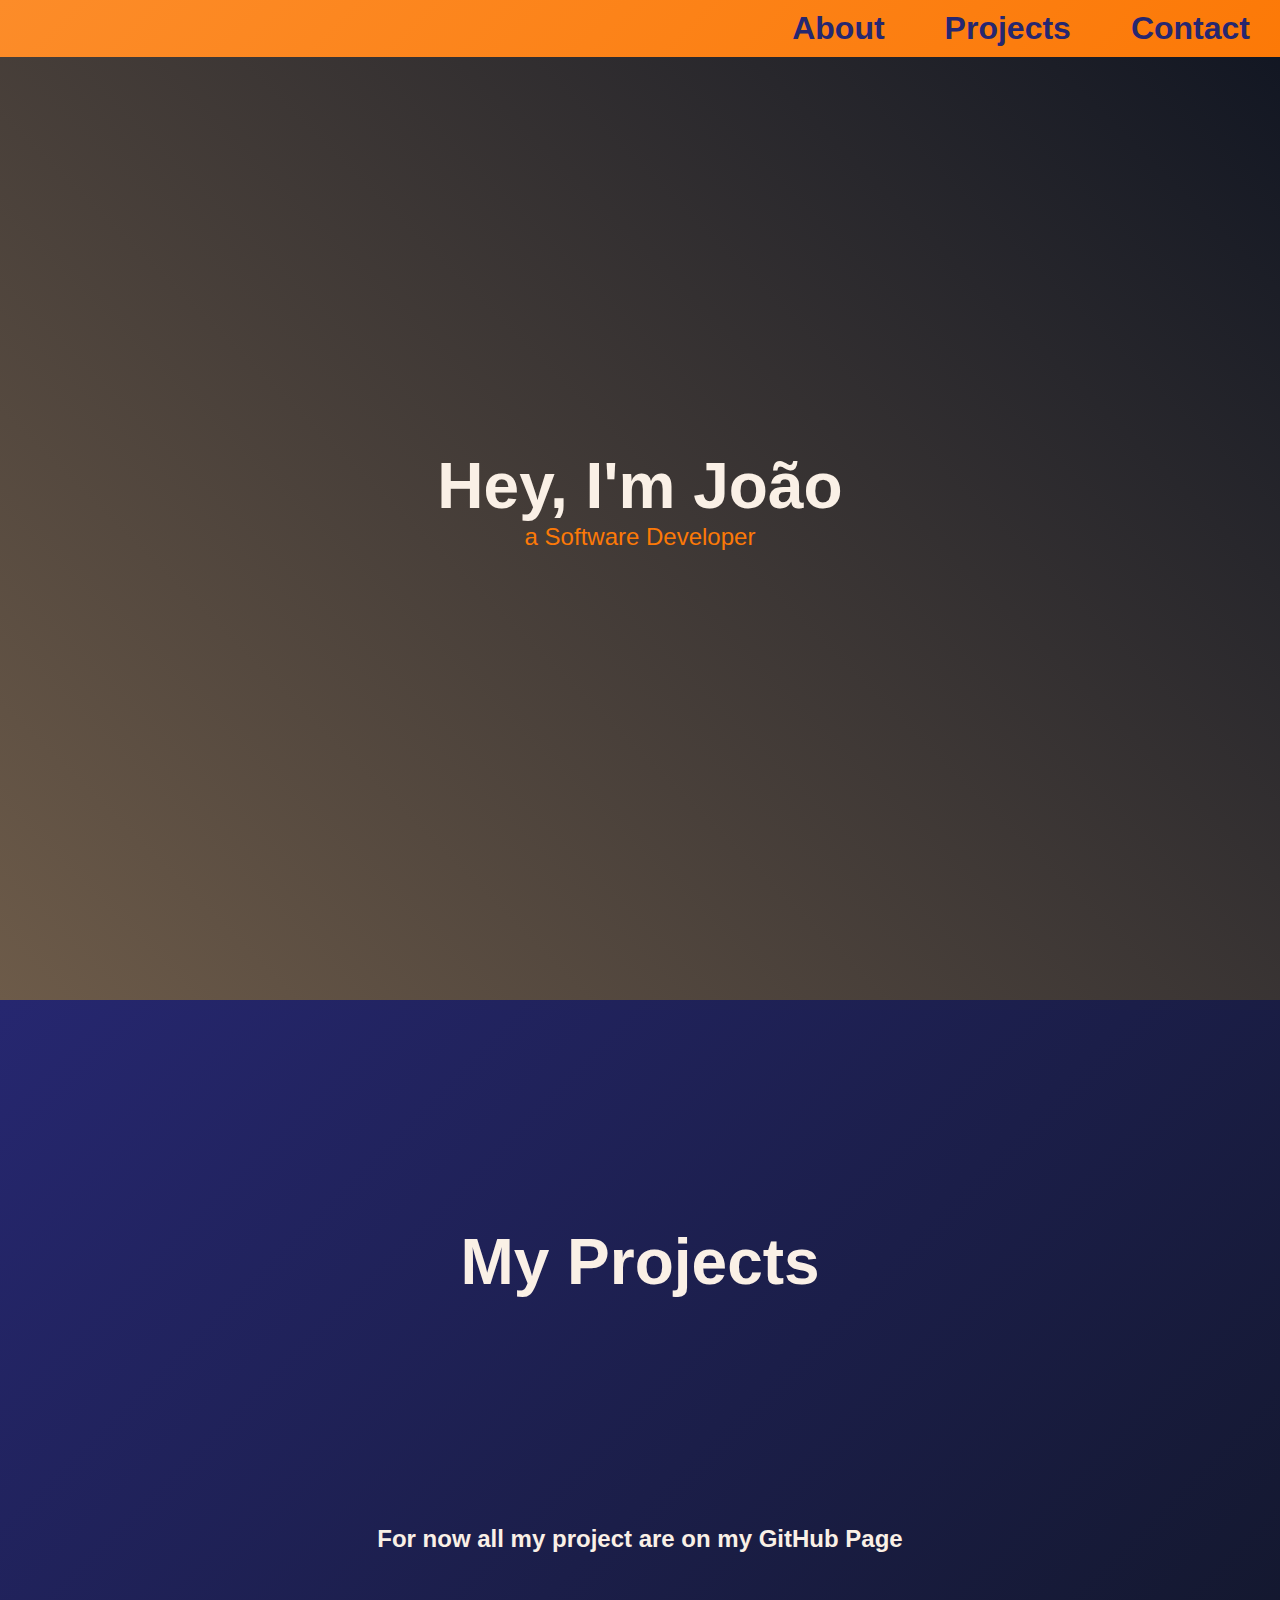
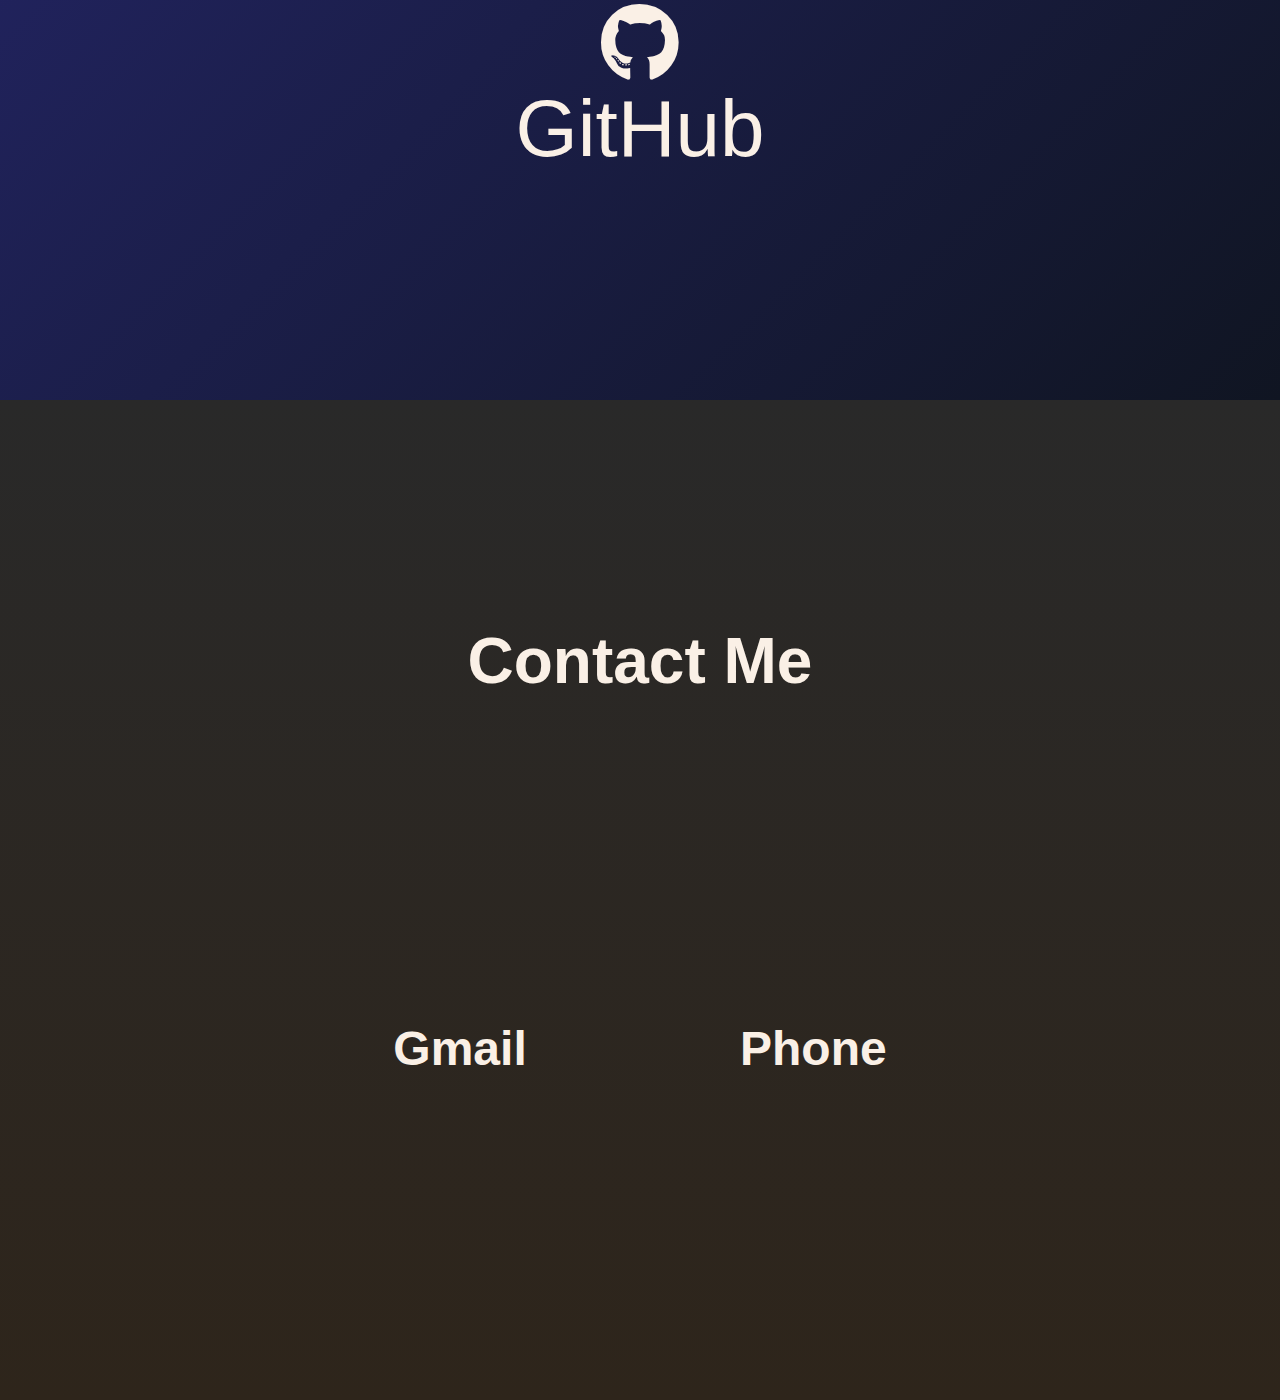
==== Responsive Web Design Certification/Personal Portfolio Webpage/index.html @ 72bb22c9 "Personal Portfolio Webpage" ====
<!DOCTYPE html>
<html lang="en">

<head>
    <meta charset="UTF-8">
    <meta name="viewport" content="width=device-width, initial-scale=1.0">
    <title>Personal Portfolio Webpage</title>
    <link rel="stylesheet" href="styles.css">
    <link rel="stylesheet" href="https://use.fontawesome.com/releases/v5.8.2/css/all.css" />
</head>

<body>
    <nav id="navbar">
        <a href="#welcome-section">About</a>
        <a href="#projects">Projects</a>
        <a href="#contact">Contact</a>
    </nav>

    <section id="welcome-section">
        <h1>Hey, I'm João</h1>
        <h2>a Software Developer</h2>
    </section>

    <section id="projects">
        <h1>My Projects</h1>
        <div class="project-tile">
            <h2>For now all my project are on my GitHub Page</h2>
            <a id="profile-link" href="https://github.com/JoaoSilva1200616" target="_blank"><i
                    class="fab fa-github"></i>
                GitHub</a>
        </div>
    </section>

    <section id="contact">
        <h1>Contact Me</h1>
        <div class="links">
            <a href="https://www.gmail.com/" target="_blank">
                Gmail
            </a>
            <a href="tel:999999999" target="_blank">
                Phone
            </a>
        </div>
    </section>


    <script>
        // Smooth scrolling for navbar links
        document.querySelectorAll('nav a').forEach(anchor => {
            anchor.addEventListener('click', function (e) {
                e.preventDefault();

                const targetId = this.getAttribute('href').substring(1);
                const targetSection = document.getElementById(targetId);

                if (targetSection) {
                    targetSection.scrollIntoView({
                        behavior: 'smooth'
                    });
                }
            });
        });


    </script>
</body>

</html>
---- Responsive Web Design Certification/Personal Portfolio Webpage/styles.css ----
:root{
    --color1:rgb(38, 39, 112);
    --color2:linen;
    --color3:rgb(252, 121, 7);
    --height: 1000px;
}

*{
    box-sizing: border-box;
    margin:0;
    padding:0;
    font-family: 'Segoe UI', Tahoma, Geneva, Verdana, sans-serif;
}

body{
    overflow-x: hidden;
}

a{
    text-decoration: none;
}

#navbar{
    position:fixed;
    background: linear-gradient(-45deg,var(--color3), rgb(252, 140, 41));
    width:100%;
    max-height: 20%;
    place-items: center;
    display:flex;
    justify-content: flex-end;
}

#navbar a{
    font-size: 2rem;
    color:var(--color1);
    font-weight: bold;
    padding: 10px 30px;
    overflow: hidden;
}

#navbar a:hover{
    background-color: var(--color1);
    color:var(--color2);
}

#welcome-section{
    top:10%;
    width:100%;
    height:var(--height);
    color: var(--color2);
    justify-content: center;
    align-items: center;
    display: flex;
    flex-direction: column;
    background: linear-gradient(45deg,rgb(109, 91, 73) 0%,rgb(16, 21, 34));
}

h1{
    font-size: 4rem;
}

#welcome-section h2{
    color:var(--color3);
    font-weight: normal;
}

#projects{
    width:100%;
    height:var(--height);
    color: var(--color2);
    justify-content: space-evenly;
    align-items: center;
    display: flex;
    flex-direction: column;
    background: linear-gradient(135deg,var(--color1) 0%,rgb(16, 21, 34));
}


.project-tile a{
    margin-top: 50px;
    font-size: 5rem;
    color: var(--color2);
    display: flex;
    flex-direction: column;
    align-items: center;
}

.project-tile a:hover{
    color:var(--color3)
}

#contact{
    width:100%;
    height:var(--height);
    color: var(--color2);
    justify-content: space-evenly;
    align-items: center;
    display: flex;
    flex-direction: column;
    background: linear-gradient(rgb(41, 41, 41),rgb(46, 37, 27));
}

.links{
    display: grid;
    grid-auto-flow: column;
    grid-auto-columns: 2fr 2fr;
    align-items: center;
}

.links a{
    color: var(--color2);
    font-weight: bold;
    font-size: 3rem;
    margin:100px;
}

.links a:hover{
    transform: translateY(-5px) translateX(5px);
}

@media only screen and (max-width: 550px) {
    :root{
        --height:200px;
    }
    html {
        font-size: 32.5%;
    }
  }

  
  
  @media  only screen and (max-width: 650px) {
    :root{
        --height:400px;
    }
    html {
        font-size: 32.5%;
    }
  }

    
  @media  only screen and (max-width: 450px) {
    :root{
        --height:250px;
    }
    html {
        font-size: 20.5%;
    }
  }
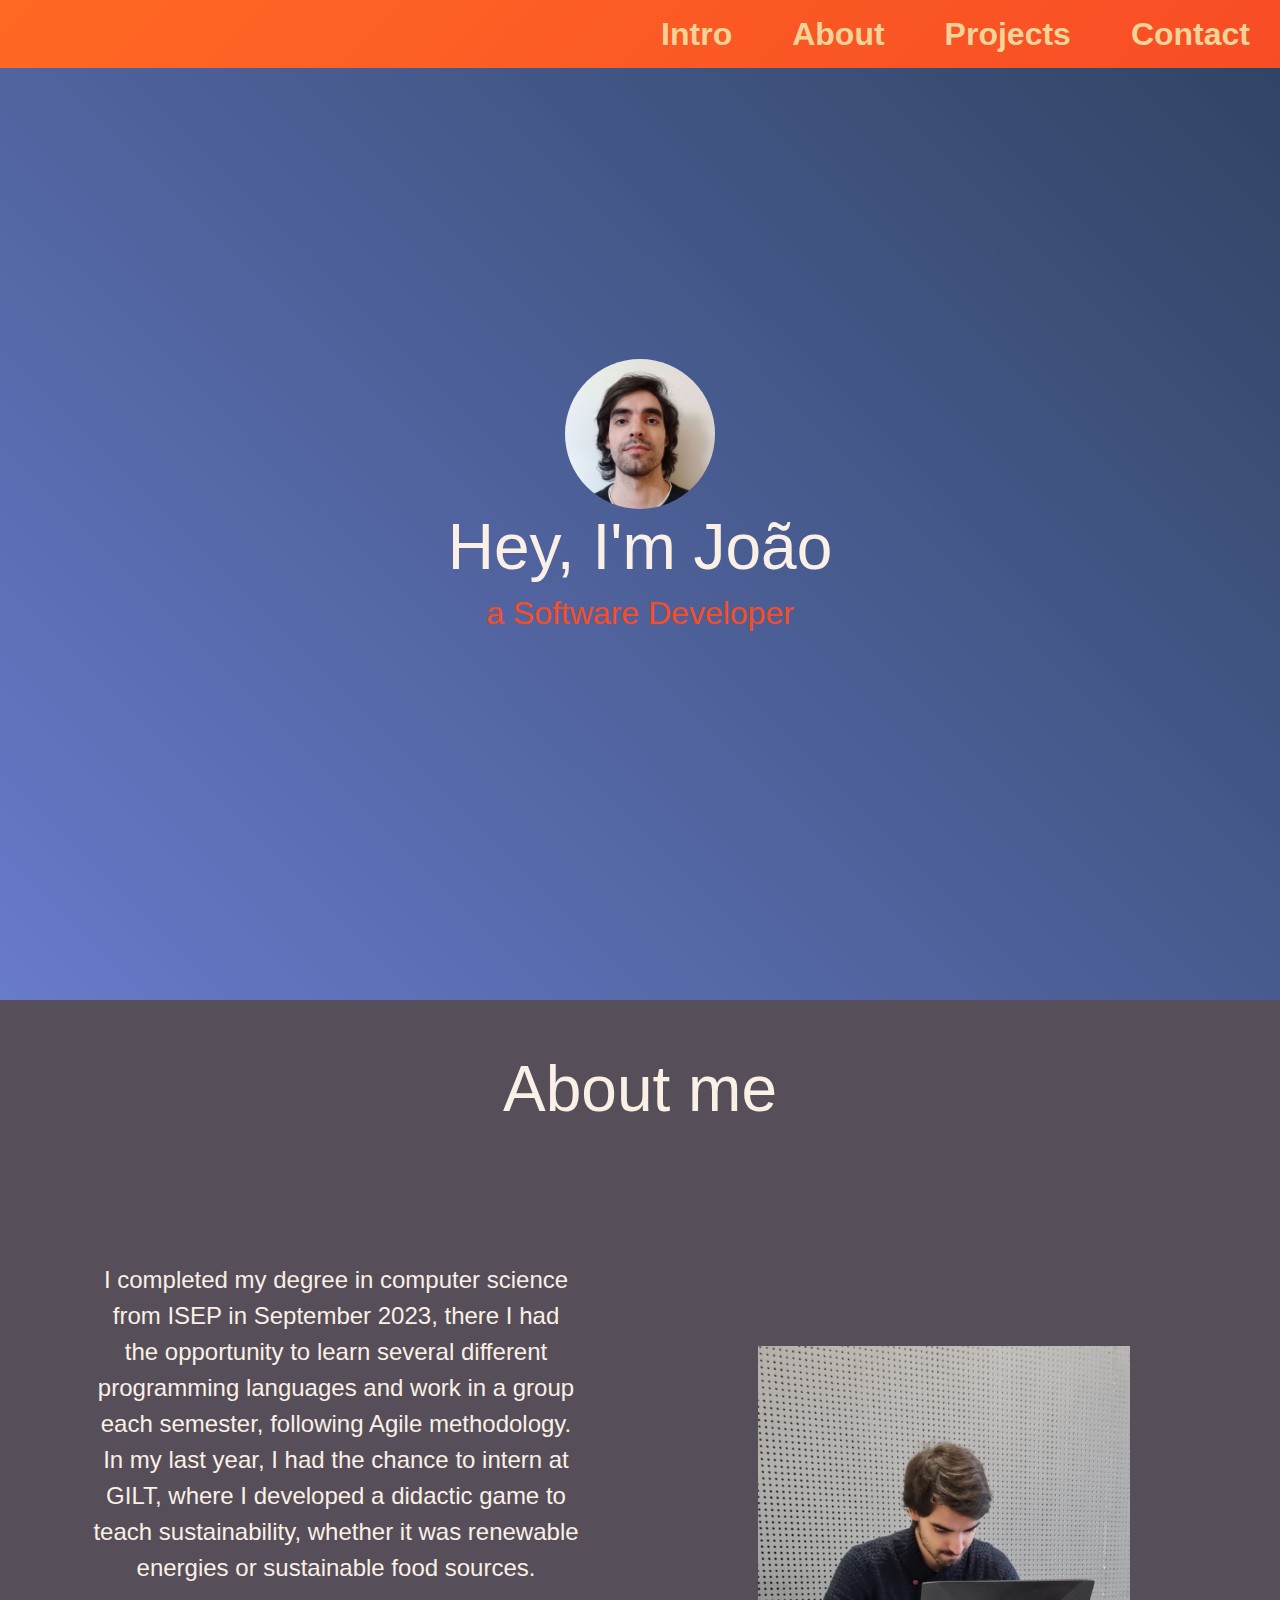
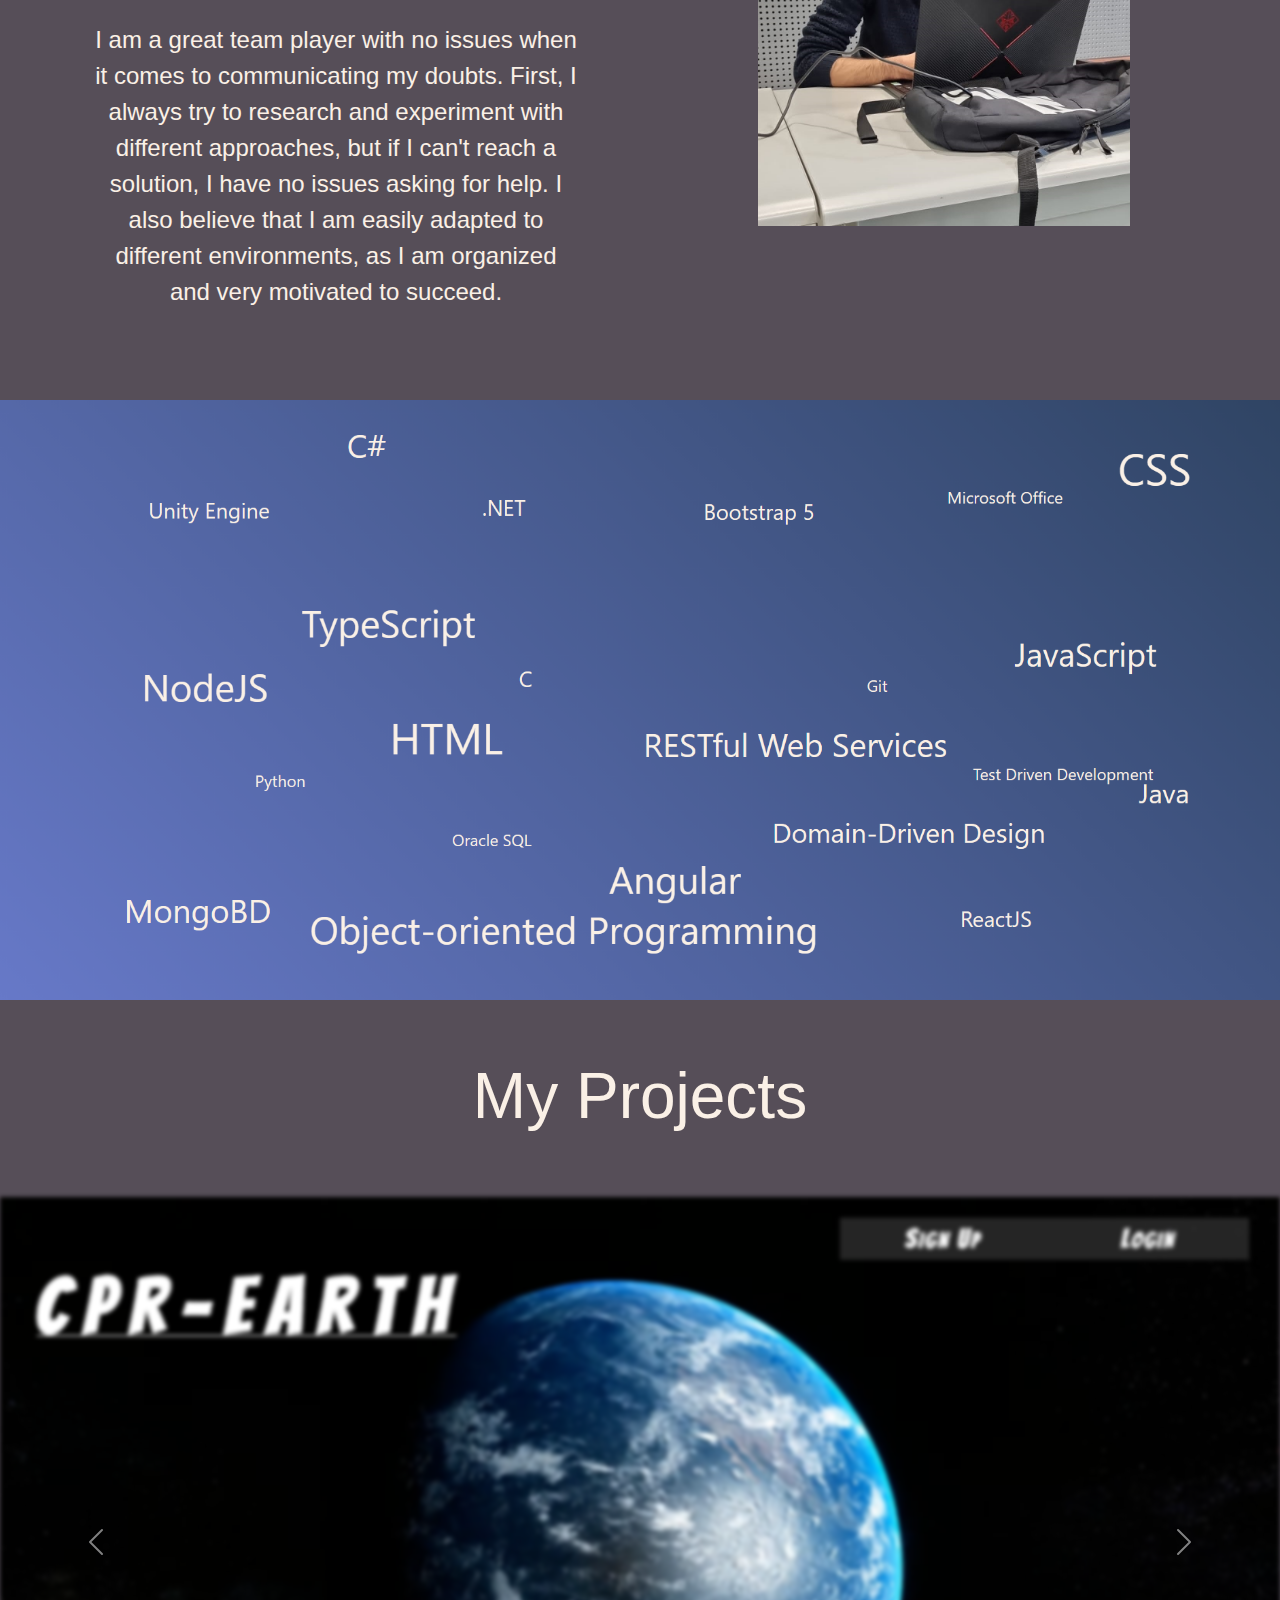
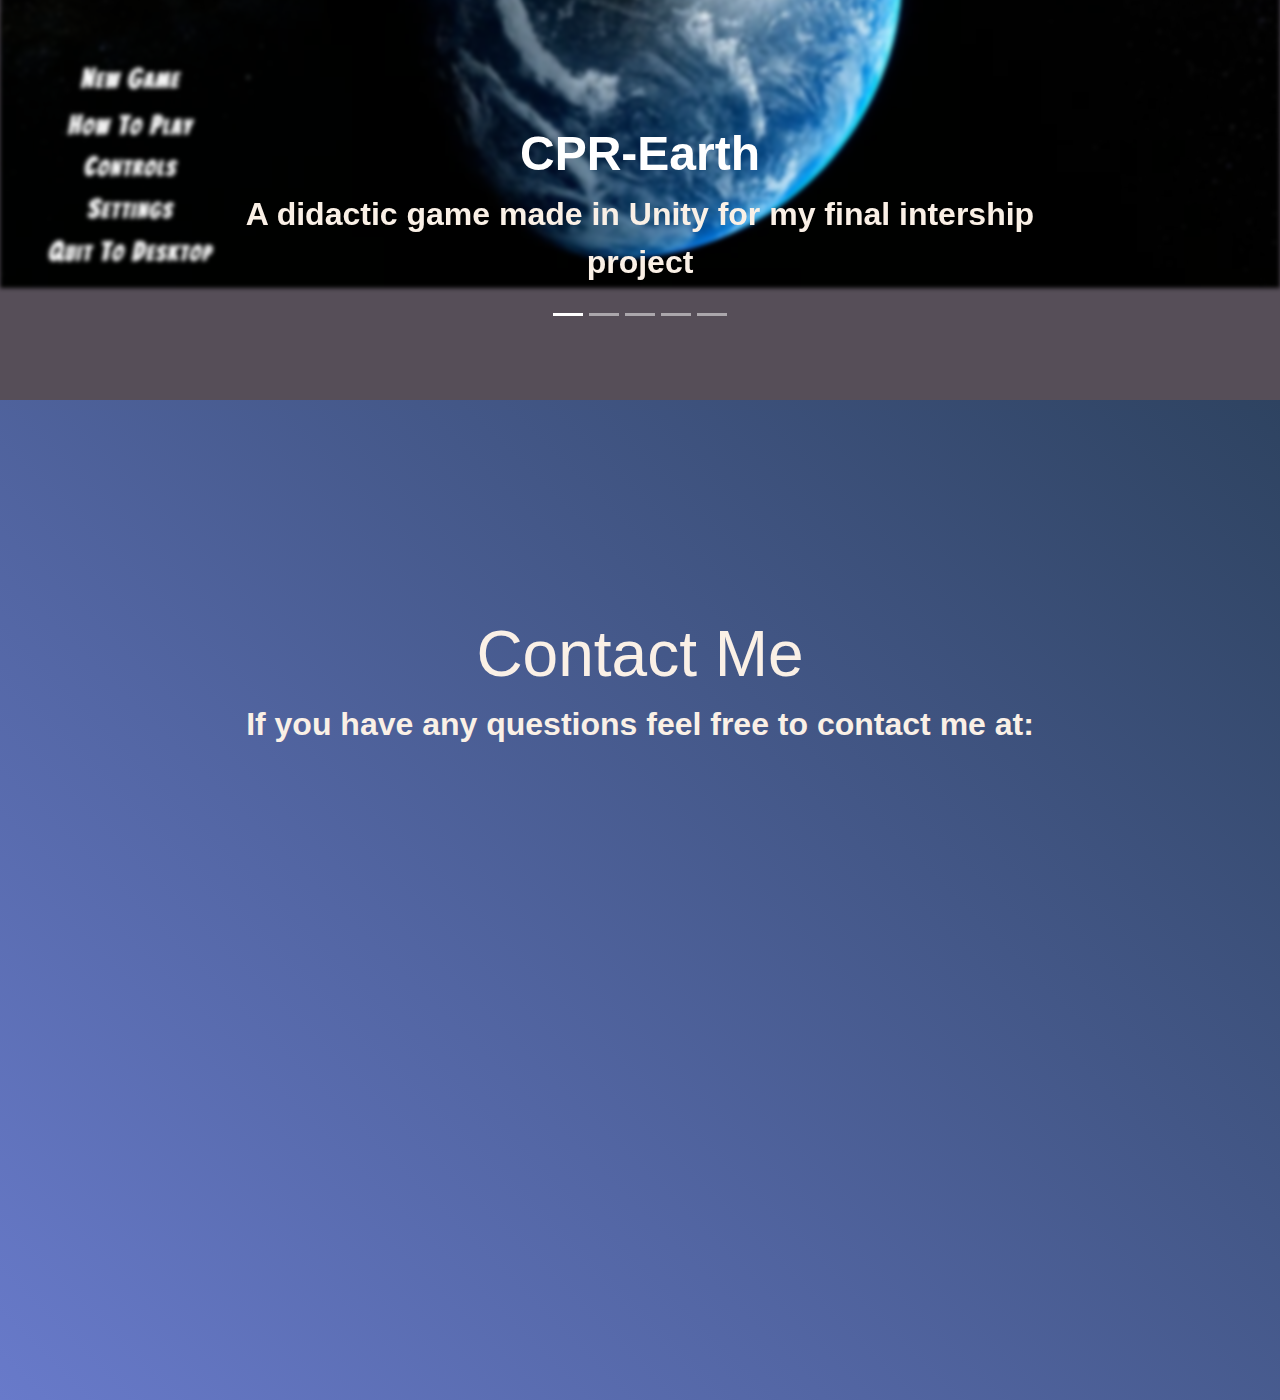
==== commit 0363cf18: "Personal Portfolio Webpage Update" ====
--- a/Responsive Web Design Certification/Personal Portfolio Webpage/index.html
+++ b/Responsive Web Design Certification/Personal Portfolio Webpage/index.html
@@ -5,64 +5,169 @@
     <meta charset="UTF-8">
     <meta name="viewport" content="width=device-width, initial-scale=1.0">
     <title>Personal Portfolio Webpage</title>
+    <link href="https://cdn.jsdelivr.net/npm/bootstrap@5.3.3/dist/css/bootstrap.min.css" rel="stylesheet">
+    <script src="https://cdn.jsdelivr.net/npm/bootstrap@5.3.3/dist/js/bootstrap.bundle.min.js"></script>
     <link rel="stylesheet" href="styles.css">
     <link rel="stylesheet" href="https://use.fontawesome.com/releases/v5.8.2/css/all.css" />
+    <link href="/your-path-to-fontawesome/css/fontawesome.css" rel="stylesheet" />
+    <link href="/your-path-to-fontawesome/css/brands.css" rel="stylesheet" />
+    <link href="/your-path-to-fontawesome/css/solid.css" rel="stylesheet" />
 </head>
 
 <body>
     <nav id="navbar">
-        <a href="#welcome-section">About</a>
-        <a href="#projects">Projects</a>
-        <a href="#contact">Contact</a>
+        <a href="#welcome-section">Intro</a>
+        <a href="#aboutme-section">About</a>
+        <a href="#projects-section">Projects</a>
+        <a href="#contact-section">Contact</a>
     </nav>
 
-    <section id="welcome-section">
-        <h1>Hey, I'm João</h1>
-        <h2>a Software Developer</h2>
+    <section id="welcome-section" class="section">
+        <div id="my-name">
+            <img src="src/pfp.jpg" alt="profile picture" class="image-1">
+            <h1>Hey, I'm João</h1>
+        </div>
+
+        <h2 id="my-role">a Software Developer</h2>
     </section>
 
-    <section id="projects">
-        <h1>My Projects</h1>
-        <div class="project-tile">
-            <h2>For now all my project are on my GitHub Page</h2>
-            <a id="profile-link" href="https://github.com/JoaoSilva1200616" target="_blank"><i
-                    class="fab fa-github"></i>
-                GitHub</a>
+    <section id="aboutme-section" class="section">
+        <h1>About me</h1>
+        <div class="grid">
+            <div class="content">
+                <p>I completed my degree in computer science from ISEP in September 2023, there I had the opportunity to
+                    learn
+                    several
+                    different programming languages and work in a group each semester, following Agile methodology. In
+                    my
+                    last
+                    year, I had
+                    the chance to intern at GILT, where I developed a didactic game to teach sustainability, whether it
+                    was
+                    renewable
+                    energies or sustainable food sources.</p>
+                <br>
+                <p>
+                    I am a great team player with no issues when it comes to communicating my doubts. First, I always
+                    try to
+                    research and
+                    experiment with different approaches, but if I can't reach a solution, I have no issues asking for
+                    help.
+                    I
+                    also believe
+                    that I am easily adapted to different environments, as I am organized and very motivated to succeed.
+                </p>
+            </div>
+            <div class="image">
+                <img src="src/image-2.jpeg" alt="ostudying picture" class="image-2">
+            </div>
+
         </div>
     </section>
 
-    <section id="contact">
+    <section id="technologies-section">
+    </section>
+
+    <section id="projects-section" class="section">
+
+        <h1>My Projects</h1>
+
+        <!-- Carousel -->
+
+        <div id="demo" class="carousel slide" data-bs-ride="carousel">
+
+            <!-- Indicators/dots -->
+            <div class="carousel-indicators">
+                <button type="button" data-bs-target="#demo" data-bs-slide-to="0" class="active"></button>
+                <button type="button" data-bs-target="#demo" data-bs-slide-to="1"></button>
+                <button type="button" data-bs-target="#demo" data-bs-slide-to="2"></button>
+                <button type="button" data-bs-target="#demo" data-bs-slide-to="3"></button>
+                <button type="button" data-bs-target="#demo" data-bs-slide-to="4"></button>
+            </div>
+
+            <!-- The slideshow/carousel -->
+            <div class="carousel-inner">
+                <a href="https://drive.google.com/file/d/1WG5nrg3s_InYFeKH1PZ8DW0hHKP6hvj8/view?usp=drive_link"
+                    target="_blank">
+                    <div class="carousel-item active">
+                        <img src="src/cpr-earth.png" alt="CPR-Earth" class="d-block w-100 blur">
+                        <div class="carousel-caption">
+                            <h3 class="bold">CPR-Earth</h3>
+                            <p class="bold">A didactic game made in Unity for my final intership project</p>
+                        </div>
+                    </div>
+                </a>
+                <a href="https://github.com/JoaoSilva1200616/FreeCodeCamp/tree/main/Responsive%20Web%20Design%20Certification/Tribute%20Page"
+                    target="_blank">
+                    <div class="carousel-item">
+                        <img src="src/tributePage.png" alt="Tribute Page" class="d-block w-100 blur">
+                        <div class="carousel-caption">
+                            <h3 class=" color-black bold">Tribute Page</h3>
+                            <p class=" color-black bold">A project I made for my certification in Responsive Web Design
+                            </p>
+                        </div>
+                    </div>
+                </a>
+                <a href="https://github.com/JoaoSilva1200616/FreeCodeCamp/tree/main/Responsive%20Web%20Design%20Certification/Technical%20Documentation%20Page"
+                    target="_blank">
+                    <div class="carousel-item">
+                        <img src="src/technicalDocumentationPage.png" alt="Technical Documentation Page"
+                            class="d-block w-100 blur">
+                        <div class="carousel-caption">
+                            <h3 class=" color-black bold">Technical Documentation Page</h3>
+                            <p class=" color-black bold">A project I made for my certification in Responsive Web Design
+                            </p>
+                        </div>
+                    </div>
+                </a>
+                <a href="https://github.com/JoaoSilva1200616/homebanking-app" target="_blank">
+                    <div class="carousel-item">
+                        <img src="src/HomebankingApp.png" alt="Homebanking App" class="d-block w-100 blur">
+                        <div class="carousel-caption">
+                            <h3 class="bold">Homebanking App</h3>
+                            <p class="bold">A project I made in my free time</p>
+                        </div>
+                    </div>
+                </a>
+                <a href="https://github.com/JoaoSilva1200616" target="_blank">
+                    <div class="carousel-item">
+                        <img src="src/GitHub.png" alt="GitHub" class="d-block w-100 blur">
+                        <div class="carousel-caption">
+                            <h3 class="bold">More Projects</h3>
+                            <p class="bold">For more of my projects visit my GitHub Profile here</p>
+                        </div>
+                    </div>
+                </a>
+            </div>
+
+            <!-- Left and right controls/icons -->
+            <button class="carousel-control-prev" type="button" data-bs-target="#demo" data-bs-slide="prev">
+                <span class="carousel-control-prev-icon"></span>
+            </button>
+            <button class="carousel-control-next" type="button" data-bs-target="#demo" data-bs-slide="next">
+                <span class="carousel-control-next-icon"></span>
+            </button>
+        </div>
+    </section>
+
+    <section id="contact-section" class="section">
         <h1>Contact Me</h1>
+        <p>If you have any questions feel free to contact me at:</p>
         <div class="links">
-            <a href="https://www.gmail.com/" target="_blank">
-                Gmail
+            <a href="https://www.gmail.com/" target="_blank" id="icons-left" class="opacity">
+                <img src="src/icon-email.png" class="icon">joaopvsilva000@gmail.com
             </a>
-            <a href="tel:999999999" target="_blank">
-                Phone
+            <a id="icons-right" class="opacity">
+                <img src="src/icon-phone.png" class="icon">+351 968503524
+            </a>
+            <a href="https://www.linkedin.com/in/jo%C3%A3o-silva-815641280/" target="_blank" id="icons-left-1"
+                class="opacity">
+                <img src="src/icon-linkedin.png" class="icon">LinkedIn
             </a>
         </div>
     </section>
 
-
-    <script>
-        // Smooth scrolling for navbar links
-        document.querySelectorAll('nav a').forEach(anchor => {
-            anchor.addEventListener('click', function (e) {
-                e.preventDefault();
-
-                const targetId = this.getAttribute('href').substring(1);
-                const targetSection = document.getElementById(targetId);
-
-                if (targetSection) {
-                    targetSection.scrollIntoView({
-                        behavior: 'smooth'
-                    });
-                }
-            });
-        });
-
-
-    </script>
+    <script src="script.js"></script>
 </body>
 
 </html>--- a/Responsive Web Design Certification/Personal Portfolio Webpage/styles.css
+++ b/Responsive Web Design Certification/Personal Portfolio Webpage/styles.css
@@ -1,7 +1,11 @@
 :root{
-    --color1:rgb(38, 39, 112);
+    --color1:#F2D398;
     --color2:linen;
-    --color3:rgb(252, 121, 7);
+    --color3:#F84C25;
+    --color4:hsl(19, 100%, 57%);
+    --color5:#687ACA;
+    --color6:#2E4361;
+    --color7:#564E58;
     --height: 1000px;
 }
 
@@ -10,24 +14,53 @@
     margin:0;
     padding:0;
     font-family: 'Segoe UI', Tahoma, Geneva, Verdana, sans-serif;
+    color: var(--color2);
 }
 
 body{
     overflow-x: hidden;
 }
 
+.section{
+    width:100%;
+    height:var(--height);
+    align-items: center;
+    display: flex;
+    justify-content: center;
+    flex-direction: column;
+}
+
 a{
     text-decoration: none;
 }
 
+h1{
+    font-size: 4rem;
+}
+
+.blur{
+    filter: blur(2px);
+}
+
+.color-black{
+    color:black;
+}
+
+.bold{
+    font-weight: bold;
+}
+
+/*  nav bar section */
+
 #navbar{
     position:fixed;
-    background: linear-gradient(-45deg,var(--color3), rgb(252, 140, 41));
+    background: linear-gradient(-45deg,var(--color3), var(--color4));
     width:100%;
     max-height: 20%;
     place-items: center;
     display:flex;
     justify-content: flex-end;
+    z-index: 1;
 }
 
 #navbar a{
@@ -40,98 +73,355 @@
 
 #navbar a:hover{
     background-color: var(--color1);
-    color:var(--color2);
-}
+    color:var(--color3);
+}
+
+/* welcome section */
 
 #welcome-section{
-    top:10%;
-    width:100%;
-    height:var(--height);
-    color: var(--color2);
-    justify-content: center;
-    align-items: center;
-    display: flex;
-    flex-direction: column;
-    background: linear-gradient(45deg,rgb(109, 91, 73) 0%,rgb(16, 21, 34));
-}
-
-h1{
-    font-size: 4rem;
-}
-
+    background: linear-gradient(45deg,var(--color5),var(--color6));
+}
+
+
+.image-1{
+    width: 150px;
+    height: 150px; 
+    border-radius: 50%; 
+    object-fit: cover; /* Maintain aspect ratio and cover the entire container */
+    overflow:hidden;
+}
+
+@media (max-width: 850px) {
+    .image-1{
+        width: 50px;
+        height: 50px; 
+    }
+  }
+
+#my-name{
+    animation: my-name 2s ease-in-out ;
+    text-align: center;
+    z-index: 0;
+}
+
+@keyframes my-name {
+    0% {
+        opacity: 0;
+        transform: translateX(-100vw);
+    }
+    100% {
+        opacity: 1;
+        transform: translateX(0);
+    }
+}
+
+#my-role{
+    animation: my-role 2s ease-in-out ;
+}
+
+@keyframes my-role {
+    0% {
+        opacity: 0;
+        transform: translateX(100vw);
+    }
+    100% {
+        opacity: 1;
+        transform: translateX(0);
+    }
+}
+ 
 #welcome-section h2{
     color:var(--color3);
-    font-weight: normal;
-}
-
-#projects{
-    width:100%;
-    height:var(--height);
-    color: var(--color2);
-    justify-content: space-evenly;
-    align-items: center;
-    display: flex;
-    flex-direction: column;
-    background: linear-gradient(135deg,var(--color1) 0%,rgb(16, 21, 34));
-}
-
-
-.project-tile a{
-    margin-top: 50px;
-    font-size: 5rem;
-    color: var(--color2);
+    font-size: 2rem;
+    font-weight: 450;
+}
+
+/* about me section */
+
+#aboutme-section{
+    background:var(--color7);
+}
+
+#aboutme-section h1{
+    margin-bottom: 1.5em;
+}
+
+#aboutme-section p{
+    margin:1% 10% ;
+    font-size: 1.5em;
+    text-align: center;
+}
+
+.grid{
+    display: grid;
+    grid-template-columns: 1fr 1fr;
+    grid-template-rows: repeat(3, min-content);
+    place-items:center;
+    padding:2rem;
+}
+
+
+.image {
+    grid-column: 2 / 3; /* Second column */
+}
+
+.image-2{
+    height: 30rem;
+    object-fit: cover; /* Maintain aspect ratio and cover the entire container */
+}
+
+@media (max-width: 1050px) {
+    :root{
+        --height: 1200px;
+    }
+    #aboutme-section{
+        font-size: 1.4vw;
+    }
+    .grid{
+        align-items: center;
+        display: flex;
+        justify-content: center;
+        flex-direction: column;
+    }
+  }
+
+/* technologies section */
+
+#technologies-section{
+    width: 100%; /* Ensures the section covers the viewport width */
+    height: 900px; /* Set the minimum height for the section */
+    background-image: url(src/technologies2.png); /* Replace 'path/to/your/image.jpg' with the actual path to your image */
+    background-size: cover;
+    background-position: center;
+    background-repeat: no-repeat;
+}
+
+@media (max-width: 1490px) {
+    #technologies-section{
+        width: 100%; /* Ensures the section covers the viewport width */
+        height: 700px; /* Set the minimum height for the section */
+        background-image: url(src/technologies2.png); /* Replace 'path/to/your/image.jpg' with the actual path to your image */
+        background-size: cover;
+        background-position: center;
+        background-repeat: no-repeat;
+    }
+  }
+
+  @media (max-width: 1530px) {
+    #technologies-section{
+        height: 700px; 
+    }
+  }
+
+  @media (max-width: 1330px) {
+    #technologies-section{
+        height: 600px; 
+    }
+  }
+
+  
+  @media (max-width: 1110px) {
+    #technologies-section{
+        height: 500px;
+    }
+  }
+
+  @media (max-width: 950px) {
+    #technologies-section{
+        height: 400px; 
+    }
+  }
+
+  @media (max-width: 750px) {
+    #technologies-section{
+        height: 350px;
+    }
+  }
+
+  @media (max-width: 650px) {
+    #technologies-section{
+        height: 300px;
+    }
+  }
+
+  @media (max-width: 560px) {
+    #technologies-section{
+        height: 250px;
+    }
+  }
+  
+  @media (max-width: 460px) {
+    #technologies-section{
+        height: 200px;
+    }
+  }
+
+  @media (max-width: 375px) {
+    #technologies-section{
+        height: 180px;
+    }
+  }
+
+  @media (max-width: 335px) {
+    #technologies-section{
+        height: 150px; 
+    }
+  }
+
+  @media (min-width: 2000) {
+    #technologies-section{
+        height: 1000px; 
+    }
+  }
+
+  @media (min-width: 2350px) {
+    #technologies-section{
+        height: 1200px; 
+    }
+  }
+
+  @media (min-width: 2550px) {
+    #technologies-section{
+        height: 1300px; 
+    }
+  }
+
+  @media (min-width: 2950px) {
+    #technologies-section{
+        height: 1800px; 
+    }
+  }
+
+  @media (min-width: 3850px) {
+    #technologies-section{
+        height: 2200px; 
+    }
+  }
+  
+  @media (min-width: 4550px) {
+    #technologies-section{
+        height: 2500px; 
+    }
+  }
+  
+  @media (min-width: 6050px) {
+    #technologies-section{
+        height: 3500px; 
+    }
+  }
+
+/* projects section */
+#projects-section{
+    background:var(--color7);
+}
+
+.carousel-caption h3{
+    font-size: 3rem;
+}
+
+.carousel-caption p{
+    font-size: 2rem;
+}
+
+@media (max-width: 900px) {
+    #projects-section h1{
+       margin-top: 8em;
+       margin-bottom: -8em;
+    }
+  }
+
+  @media (max-width: 500px) {
+    #projects-section h1{
+       margin-top: 20em;
+       margin-bottom: -22em;
+    }
+  }
+
+
+.carousel-item img{
+    width:90%;
+    height: 800px;
+    object-fit: scale-down; 
+}
+
+/* contact section */
+
+#contact-section{
+    background: linear-gradient(45deg,var(--color5),var(--color6));
+}
+
+#contact-section p{
+    font-size: 2em;
+    font-weight: bold;
+}
+
+.links{
     display: flex;
     flex-direction: column;
     align-items: center;
-}
-
-.project-tile a:hover{
-    color:var(--color3)
-}
-
-#contact{
-    width:100%;
-    height:var(--height);
-    color: var(--color2);
-    justify-content: space-evenly;
-    align-items: center;
-    display: flex;
-    flex-direction: column;
-    background: linear-gradient(rgb(41, 41, 41),rgb(46, 37, 27));
-}
-
-.links{
-    display: grid;
-    grid-auto-flow: column;
-    grid-auto-columns: 2fr 2fr;
-    align-items: center;
+    justify-content: center;
 }
 
 .links a{
     color: var(--color2);
+    cursor: pointer;
     font-weight: bold;
-    font-size: 3rem;
-    margin:100px;
+    font-size: 2.5rem;
+    margin-top:2em;
 }
 
 .links a:hover{
     transform: translateY(-5px) translateX(5px);
-}
-
-@media only screen and (max-width: 550px) {
+    color: var(--color4);
+}
+
+.icon{
+    width: 1em; 
+    margin-right: 0.5em;
+    color:var(--color2);
+}
+
+.opacity{
+    opacity: 0;
+}
+
+.icons-left{
+    animation: icons-left 1s ease-in-out ;
+}
+
+@keyframes icons-left {
+    0% {
+        opacity: 0;
+        transform: translateX(-100vw);
+    }
+    100% {
+        opacity: 1;
+        transform: translateX(0);
+    }
+}
+
+.icons-right{
+    animation: icons-right 1s ease-in-out ;
+}
+
+@keyframes icons-right {
+    0% {
+        opacity: 0;
+        transform: translateX(100vw);
+    }
+    100% {
+        opacity: 1;
+        transform: translateX(0);
+    }
+}
+
+/* media section */
+
+  
+  
+  @media  only screen and (max-width: 850px) {
     :root{
-        --height:200px;
-    }
-    html {
-        font-size: 32.5%;
-    }
-  }
-
-  
-  
-  @media  only screen and (max-width: 650px) {
-    :root{
-        --height:400px;
+        --height:600px;
     }
     html {
         font-size: 32.5%;
@@ -141,7 +431,7 @@
     
   @media  only screen and (max-width: 450px) {
     :root{
-        --height:250px;
+        --height:300px;
     }
     html {
         font-size: 20.5%;
